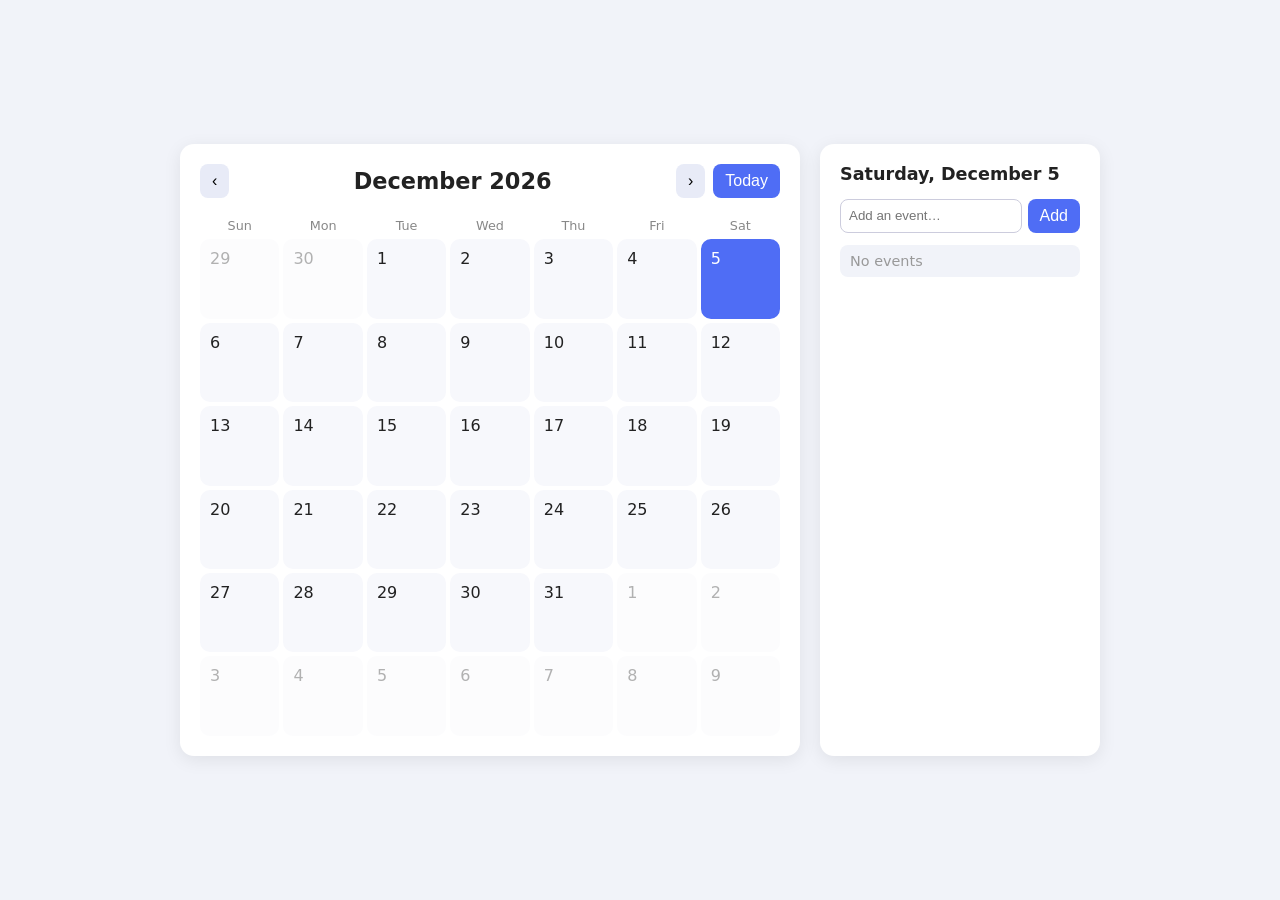
==== index.html @ 38182815 "Add basic calendar UI and README Co-authored-by: Cursor <cursoragent@cursor.com>" ====
<!DOCTYPE html>
<html lang="en">
<head>
<meta charset="UTF-8">
<meta name="viewport" content="width=device-width, initial-scale=1">
<title>Personal Calendar</title>
<link rel="stylesheet" href="style.css">
</head>
<body>
<main class="app">
  <section class="calendar">
    <header>
      <button id="prev" aria-label="Previous month">&#8249;</button>
      <h1 id="title"></h1>
      <button id="next" aria-label="Next month">&#8250;</button>
      <button id="today" class="today-btn">Today</button>
    </header>
    <div class="weekdays">
      <div>Sun</div><div>Mon</div><div>Tue</div><div>Wed</div><div>Thu</div><div>Fri</div><div>Sat</div>
    </div>
    <div id="grid" class="grid"></div>
  </section>
  <aside class="events">
    <h2 id="selected-label"></h2>
    <form id="event-form">
      <input id="event-input" placeholder="Add an event…" required>
      <button type="submit">Add</button>
    </form>
    <ul id="event-list"></ul>
  </aside>
</main>
<script src="script.js"></script>
</body>
</html>
---- style.css ----
* { box-sizing: border-box; }
body {
  margin: 0; min-height: 100vh; display: grid; place-items: center;
  font-family: system-ui, sans-serif; background: #f1f3f9; color: #222;
}
.app {
  display: flex; gap: 20px; width: min(960px, 96vw); padding: 20px;
}
.calendar, .events {
  background: #fff; border-radius: 14px; box-shadow: 0 4px 18px rgba(0,0,0,.08); padding: 20px;
}
.calendar { flex: 1; }
.events { width: 280px; }
header { display: flex; align-items: center; gap: 8px; margin-bottom: 14px; }
h1 { flex: 1; margin: 0; font-size: 1.4rem; text-align: center; }
h2 { margin-top: 0; font-size: 1.1rem; }
button {
  border: 0; border-radius: 8px; background: #e8ebf7; padding: 8px 12px;
  font-size: 1rem; cursor: pointer;
}
button:hover { background: #d7dcf2; }
.today-btn, form button { background: #4f6df5; color: #fff; }
.today-btn:hover, form button:hover { background: #3c58e0; }
.weekdays, .grid { display: grid; grid-template-columns: repeat(7, 1fr); gap: 4px; }
.weekdays div { text-align: center; font-size: .8rem; color: #888; padding: 6px 0; }
.day {
  position: relative; aspect-ratio: 1; border-radius: 10px; background: #f7f8fc;
  display: flex; align-items: flex-start; justify-content: flex-start; padding: 8px;
  cursor: pointer; border: 2px solid transparent;
}
.day:hover { background: #e8ebf7; }
.day.other { opacity: .35; }
.day.today { background: #4f6df5; color: #fff; }
.day.selected { border-color: #4f6df5; }
.day .dot {
  position: absolute; bottom: 8px; left: 50%; transform: translateX(-50%);
  width: 6px; height: 6px; border-radius: 50%; background: #f5694f;
}
form { display: flex; gap: 6px; margin-bottom: 12px; }
input { flex: 1; min-width: 0; padding: 8px; border: 1px solid #ccd; border-radius: 8px; }
ul { list-style: none; padding: 0; margin: 0; }
li {
  display: flex; justify-content: space-between; align-items: center;
  padding: 8px 10px; margin-bottom: 6px; background: #f1f3f9; border-radius: 8px;
}
li button { padding: 2px 8px; background: transparent; color: #c33; }
.empty { color: #999; font-size: .9rem; }
@media (max-width: 700px) { .app { flex-direction: column; } .events { width: auto; } }
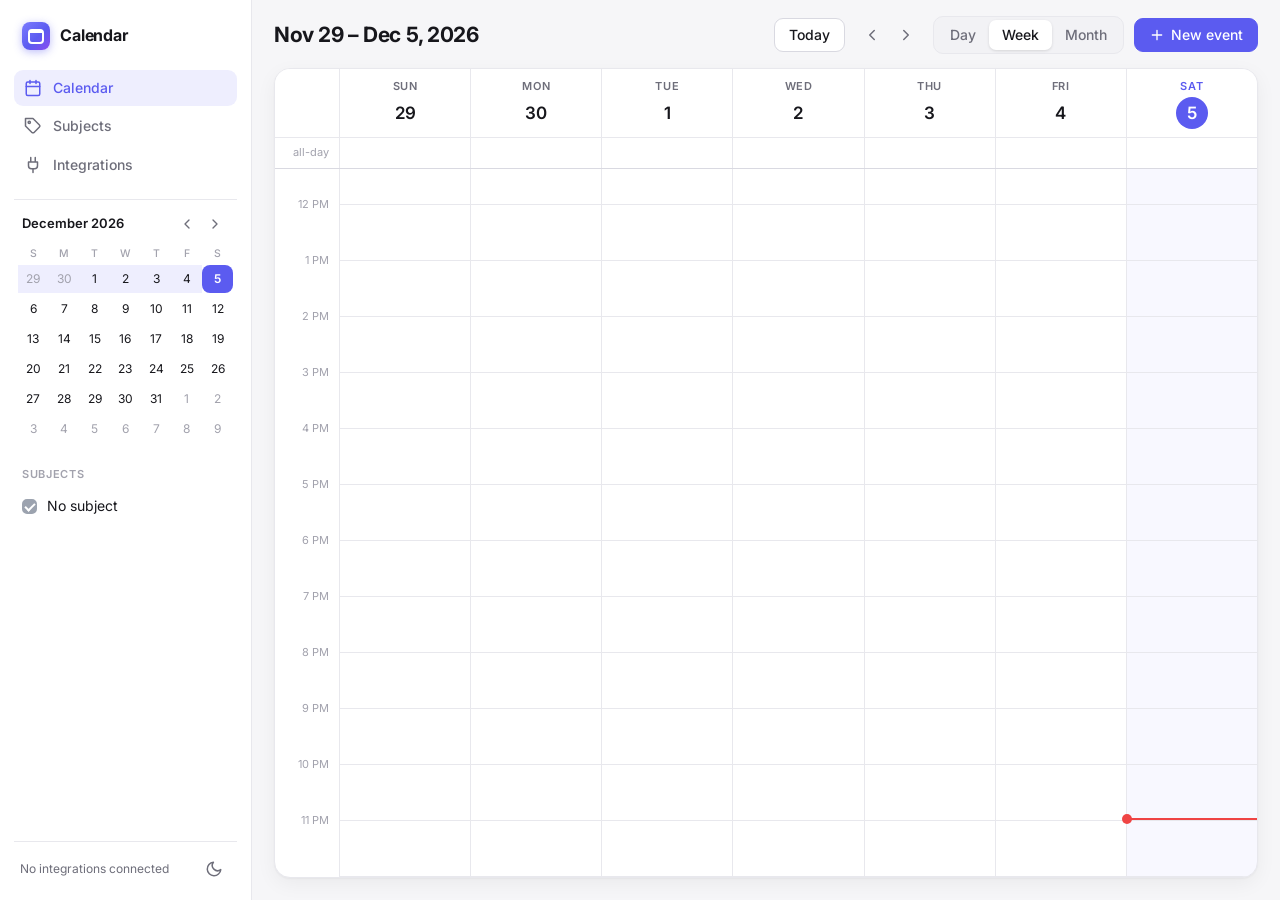
==== commit b0356f05: "Rebuild calendar: week/day/month views, subjects, integrations, reminders, PWA Co-authored-by: Curso" ====
--- a/index.html
+++ b/index.html
@@ -4,31 +4,45 @@
 <meta charset="UTF-8">
 <meta name="viewport" content="width=device-width, initial-scale=1">
 <title>Personal Calendar</title>
+<link rel="icon" href="data:image/svg+xml,%3Csvg xmlns='http://www.w3.org/2000/svg' viewBox='0 0 32 32'%3E%3Crect width='32' height='32' rx='8' fill='%235b5bf0'/%3E%3Crect x='7' y='9' width='18' height='16' rx='3' fill='none' stroke='white' stroke-width='2'/%3E%3Cpath d='M7 14h18M12 6v5M20 6v5' stroke='white' stroke-width='2' stroke-linecap='round'/%3E%3C/svg%3E">
+<link rel="manifest" href="manifest.webmanifest">
+<meta name="theme-color" content="#5b5bf0">
+<link rel="preconnect" href="https://fonts.googleapis.com">
+<link rel="preconnect" href="https://fonts.gstatic.com" crossorigin>
+<link href="https://fonts.googleapis.com/css2?family=Inter:wght@400;500;600;700&display=swap" rel="stylesheet">
 <link rel="stylesheet" href="style.css">
+<script>
+  // Apply the saved theme before first paint to avoid a flash.
+  try {
+    const t = JSON.parse(localStorage.getItem('pc.v2') || '{}').settings?.theme;
+    document.documentElement.dataset.theme = t || (matchMedia('(prefers-color-scheme: dark)').matches ? 'dark' : 'light');
+  } catch { /* ignore */ }
+</script>
 </head>
 <body>
-<main class="app">
-  <section class="calendar">
-    <header>
-      <button id="prev" aria-label="Previous month">&#8249;</button>
-      <h1 id="title"></h1>
-      <button id="next" aria-label="Next month">&#8250;</button>
-      <button id="today" class="today-btn">Today</button>
-    </header>
-    <div class="weekdays">
-      <div>Sun</div><div>Mon</div><div>Tue</div><div>Wed</div><div>Thu</div><div>Fri</div><div>Sat</div>
+<div class="shell">
+  <aside class="sidebar" id="sidebar">
+    <div class="brand"><span class="logo"></span><span>Calendar</span></div>
+    <nav class="nav">
+      <button class="nav-btn" data-tab="calendar" data-icon="calendar"><span>Calendar</span></button>
+      <button class="nav-btn" data-tab="subjects" data-icon="tag"><span>Subjects</span></button>
+      <button class="nav-btn" data-tab="integrations" data-icon="plug"><span>Integrations</span></button>
+    </nav>
+    <div id="side-extra" class="side-extra"></div>
+    <div class="side-foot">
+      <div id="sync-status" class="sync-status"></div>
+      <button id="theme-btn" class="icon-btn" aria-label="Toggle theme"></button>
     </div>
-    <div id="grid" class="grid"></div>
-  </section>
-  <aside class="events">
-    <h2 id="selected-label"></h2>
-    <form id="event-form">
-      <input id="event-input" placeholder="Add an event…" required>
-      <button type="submit">Add</button>
-    </form>
-    <ul id="event-list"></ul>
   </aside>
-</main>
+  <main class="main">
+    <section id="tab-calendar" class="tab"></section>
+    <section id="tab-subjects" class="tab"></section>
+    <section id="tab-integrations" class="tab"></section>
+  </main>
+</div>
+<div id="modal-root"></div>
+<div id="toast" class="toast-wrap"></div>
+<script src="integrations.js"></script>
 <script src="script.js"></script>
 </body>
 </html>
--- a/style.css
+++ b/style.css
@@ -1,48 +1,441 @@
+/* ===== Design tokens ===== */
+:root {
+  --hour: 56px;
+  --gutter: 64px;
+  --font: 'Inter', system-ui, -apple-system, 'Segoe UI', Roboto, sans-serif;
+  --bg: #f6f6f8;
+  --surface: #ffffff;
+  --surface-2: #f2f2f5;
+  --line: #e8e8ed;
+  --line-2: #d9d9e1;
+  --text: #17171c;
+  --muted: #6e6e7a;
+  --faint: #a2a2ad;
+  --accent: #5b5bf0;
+  --accent-hover: #4a4adf;
+  --accent-soft: rgba(91, 91, 240, .10);
+  --danger: #e5484d;
+  --ok: #1fa971;
+  --warn: #d98a0b;
+  --shadow: 0 1px 2px rgba(16, 16, 28, .04), 0 6px 20px rgba(16, 16, 28, .05);
+  --shadow-lg: 0 24px 64px rgba(16, 16, 28, .24), 0 2px 8px rgba(16, 16, 28, .08);
+  color-scheme: light;
+}
+[data-theme='dark'] {
+  --bg: #0d0d10;
+  --surface: #15151a;
+  --surface-2: #1d1d24;
+  --line: #25252d;
+  --line-2: #34343e;
+  --text: #ededf2;
+  --muted: #9b9ba8;
+  --faint: #656571;
+  --accent: #7b7bff;
+  --accent-hover: #9090ff;
+  --accent-soft: rgba(123, 123, 255, .16);
+  --danger: #ff6369;
+  --ok: #3ccf91;
+  --warn: #f0a73a;
+  --shadow: 0 1px 2px rgba(0, 0, 0, .3), 0 6px 20px rgba(0, 0, 0, .25);
+  --shadow-lg: 0 24px 64px rgba(0, 0, 0, .6), 0 2px 8px rgba(0, 0, 0, .4);
+  color-scheme: dark;
+}
+
+/* ===== Base ===== */
 * { box-sizing: border-box; }
+html, body { height: 100%; }
 body {
-  margin: 0; min-height: 100vh; display: grid; place-items: center;
-  font-family: system-ui, sans-serif; background: #f1f3f9; color: #222;
-}
-.app {
-  display: flex; gap: 20px; width: min(960px, 96vw); padding: 20px;
-}
-.calendar, .events {
-  background: #fff; border-radius: 14px; box-shadow: 0 4px 18px rgba(0,0,0,.08); padding: 20px;
-}
-.calendar { flex: 1; }
-.events { width: 280px; }
-header { display: flex; align-items: center; gap: 8px; margin-bottom: 14px; }
-h1 { flex: 1; margin: 0; font-size: 1.4rem; text-align: center; }
-h2 { margin-top: 0; font-size: 1.1rem; }
-button {
-  border: 0; border-radius: 8px; background: #e8ebf7; padding: 8px 12px;
-  font-size: 1rem; cursor: pointer;
-}
-button:hover { background: #d7dcf2; }
-.today-btn, form button { background: #4f6df5; color: #fff; }
-.today-btn:hover, form button:hover { background: #3c58e0; }
-.weekdays, .grid { display: grid; grid-template-columns: repeat(7, 1fr); gap: 4px; }
-.weekdays div { text-align: center; font-size: .8rem; color: #888; padding: 6px 0; }
-.day {
-  position: relative; aspect-ratio: 1; border-radius: 10px; background: #f7f8fc;
-  display: flex; align-items: flex-start; justify-content: flex-start; padding: 8px;
-  cursor: pointer; border: 2px solid transparent;
-}
-.day:hover { background: #e8ebf7; }
-.day.other { opacity: .35; }
-.day.today { background: #4f6df5; color: #fff; }
-.day.selected { border-color: #4f6df5; }
-.day .dot {
-  position: absolute; bottom: 8px; left: 50%; transform: translateX(-50%);
-  width: 6px; height: 6px; border-radius: 50%; background: #f5694f;
-}
-form { display: flex; gap: 6px; margin-bottom: 12px; }
-input { flex: 1; min-width: 0; padding: 8px; border: 1px solid #ccd; border-radius: 8px; }
-ul { list-style: none; padding: 0; margin: 0; }
-li {
-  display: flex; justify-content: space-between; align-items: center;
-  padding: 8px 10px; margin-bottom: 6px; background: #f1f3f9; border-radius: 8px;
-}
-li button { padding: 2px 8px; background: transparent; color: #c33; }
-.empty { color: #999; font-size: .9rem; }
-@media (max-width: 700px) { .app { flex-direction: column; } .events { width: auto; } }
+  margin: 0; font: 14px/1.45 var(--font); color: var(--text); background: var(--bg);
+  -webkit-font-smoothing: antialiased; overflow: hidden;
+}
+h1, h2, h3, p { margin: 0; }
+button { font: inherit; color: inherit; cursor: pointer; border: 0; background: none; padding: 0; }
+button:disabled { cursor: default; opacity: .55; }
+input, textarea { font: inherit; color: inherit; }
+a { color: var(--accent); }
+code { font: 12px ui-monospace, SFMono-Regular, Menlo, Consolas, monospace; background: var(--surface-2); padding: 1px 6px; border-radius: 5px; }
+.grow { flex: 1; }
+.row { display: flex; align-items: center; }
+.row.gap { gap: 10px; }
+.icon { display: inline-flex; flex: none; }
+:focus-visible { outline: 2px solid var(--accent); outline-offset: 2px; }
+
+input[type='text'], input:not([type]), input[type='password'], input[type='date'], input[type='time'], textarea {
+  width: 100%; padding: 9px 11px; border: 1px solid var(--line-2); border-radius: 9px;
+  background: var(--surface); outline: none; transition: border-color .15s, box-shadow .15s;
+}
+select {
+  width: 100%; padding: 9px 34px 9px 11px; border: 1px solid var(--line-2); border-radius: 9px; background-color: var(--surface);
+  font: inherit; color: inherit; outline: none; cursor: pointer; appearance: none; transition: border-color .15s, box-shadow .15s;
+  background-image: url("data:image/svg+xml,%3Csvg xmlns='http://www.w3.org/2000/svg' width='16' height='16' viewBox='0 0 24 24' fill='none' stroke='%23999' stroke-width='2.5' stroke-linecap='round' stroke-linejoin='round'%3E%3Cpath d='M6 9l6 6 6-6'/%3E%3C/svg%3E");
+  background-repeat: no-repeat; background-position: right 10px center;
+}
+select:focus { border-color: var(--accent); box-shadow: 0 0 0 3px var(--accent-soft); }
+.hint { color: var(--muted); font-size: 12px; }
+input:focus, textarea:focus { border-color: var(--accent); box-shadow: 0 0 0 3px var(--accent-soft); }
+input:disabled, textarea:disabled { background: var(--surface-2); color: var(--muted); }
+textarea { resize: vertical; min-height: 64px; }
+
+/* ===== Buttons ===== */
+.btn {
+  display: inline-flex; align-items: center; justify-content: center; gap: 6px; height: 34px; padding: 0 14px;
+  border-radius: 9px; border: 1px solid var(--line-2); background: var(--surface); font-weight: 500;
+  transition: background .12s, border-color .12s, transform .06s;
+}
+.btn:hover:not(:disabled) { background: var(--surface-2); }
+.btn:active:not(:disabled) { transform: translateY(1px); }
+.btn.primary { background: var(--accent); border-color: var(--accent); color: #fff; }
+.btn.primary:hover:not(:disabled) { background: var(--accent-hover); border-color: var(--accent-hover); }
+.btn.danger { background: var(--danger); border-color: var(--danger); color: #fff; }
+.btn.danger:hover:not(:disabled) { filter: brightness(.94); background: var(--danger); }
+.btn.danger-ghost { border-color: transparent; background: transparent; color: var(--danger); }
+.btn.danger-ghost:hover:not(:disabled) { background: color-mix(in srgb, var(--danger) 10%, transparent); }
+.icon-btn {
+  display: inline-grid; place-items: center; width: 34px; height: 34px; border-radius: 9px; color: var(--muted);
+  transition: background .12s, color .12s;
+}
+.icon-btn:hover { background: var(--surface-2); color: var(--text); }
+.icon-btn.sm { width: 28px; height: 28px; border-radius: 7px; }
+.icon-btn.danger:hover { color: var(--danger); background: color-mix(in srgb, var(--danger) 12%, transparent); }
+.icon-btn.spin .icon { animation: spin 1s linear infinite; }
+@keyframes spin { to { transform: rotate(360deg); } }
+.link-btn { color: var(--accent); font-size: 12.5px; font-weight: 500; padding: 6px 4px; align-self: flex-start; }
+.link-btn:hover { text-decoration: underline; }
+
+/* ===== Shell & sidebar ===== */
+.shell { display: grid; grid-template-columns: 252px minmax(0, 1fr); height: 100vh; }
+.sidebar {
+  display: flex; flex-direction: column; gap: 6px; padding: 18px 14px 14px; min-height: 0;
+  background: var(--surface); border-right: 1px solid var(--line);
+}
+.brand { display: flex; align-items: center; gap: 10px; padding: 4px 8px 14px; font-weight: 700; font-size: 16px; letter-spacing: -.01em; }
+.logo {
+  width: 28px; height: 28px; border-radius: 8px; flex: none;
+  background: linear-gradient(135deg, #7b7bff, #5b5bf0 55%, #8a4bf0); position: relative; box-shadow: 0 2px 8px rgba(91, 91, 240, .4);
+}
+.logo::after { content: ''; position: absolute; inset: 7px 6px 6px; border: 2px solid #fff; border-radius: 4px; border-top-width: 4px; }
+.nav { display: flex; flex-direction: column; gap: 2px; }
+.nav-btn {
+  display: flex; align-items: center; gap: 11px; padding: 8px 10px; border-radius: 9px; color: var(--muted);
+  font-weight: 500; text-align: left; transition: background .12s, color .12s;
+}
+.nav-btn:hover { background: var(--surface-2); color: var(--text); }
+.nav-btn.active { background: var(--accent-soft); color: var(--accent); }
+.side-extra { flex: 1; min-height: 0; overflow-y: auto; margin: 10px -4px 0; padding: 0 4px; }
+.side-foot { display: flex; align-items: center; gap: 8px; padding: 10px 6px 0; border-top: 1px solid var(--line); }
+.sync-status { flex: 1; font-size: 12px; color: var(--muted); }
+
+.mini { padding: 10px 4px 14px; border-top: 1px solid var(--line); }
+.mini-head { display: flex; align-items: center; justify-content: space-between; font-weight: 600; font-size: 13px; padding: 0 4px 8px; }
+.mini-grid { display: grid; grid-template-columns: repeat(7, 1fr); gap: 2px 0; }
+.mini-dow { text-align: center; font-size: 10.5px; color: var(--faint); padding-bottom: 2px; font-weight: 500; }
+.mini-day {
+  position: relative; height: 28px; font-size: 12px; border-radius: 7px; color: var(--text);
+  transition: background .1s;
+}
+.mini-day:hover { background: var(--surface-2); }
+.mini-day.other { color: var(--faint); }
+.mini-day.range { background: var(--accent-soft); border-radius: 0; }
+.mini-day.today { background: var(--accent); color: #fff; font-weight: 600; border-radius: 8px; }
+.mini-day.has::after { content: ''; position: absolute; bottom: 3px; left: 50%; width: 4px; height: 4px; margin-left: -2px; border-radius: 50%; background: var(--accent); }
+.mini-day.today.has::after { background: #fff; }
+
+.filters { padding: 4px 0 8px; display: flex; flex-direction: column; gap: 1px; }
+.side-label { font-size: 11px; font-weight: 600; letter-spacing: .06em; text-transform: uppercase; color: var(--faint); padding: 6px 8px; }
+.filter { display: flex; align-items: center; gap: 10px; padding: 6px 8px; border-radius: 8px; text-align: left; }
+.filter:hover { background: var(--surface-2); }
+.filter .check {
+  width: 15px; height: 15px; border-radius: 5px; flex: none; background: var(--c); border: 2px solid var(--c); position: relative;
+  transition: background .12s;
+}
+.filter .check::after {
+  content: ''; position: absolute; left: 3px; top: 0; width: 4px; height: 8px; border: solid #fff; border-width: 0 2px 2px 0; transform: rotate(45deg);
+}
+.filter.off .check { background: transparent; }
+.filter.off .check::after { display: none; }
+.filter.off .fname { color: var(--faint); }
+.fname { overflow: hidden; text-overflow: ellipsis; white-space: nowrap; }
+
+/* ===== Main / tabs ===== */
+.main { min-width: 0; min-height: 0; position: relative; }
+.tab { display: none; height: 100%; min-height: 0; flex-direction: column; }
+.tab.active { display: flex; animation: fade .18s ease; }
+@keyframes fade { from { opacity: 0; transform: translateY(4px); } to { opacity: 1; transform: none; } }
+
+/* ===== Calendar toolbar ===== */
+.toolbar { display: flex; align-items: center; gap: 12px; padding: 16px 22px 14px; }
+.cal-title { font-size: 21px; font-weight: 700; letter-spacing: -.02em; white-space: nowrap; }
+.seg { display: inline-flex; padding: 3px; border-radius: 10px; background: var(--surface-2); border: 1px solid var(--line); }
+.seg button { padding: 5px 13px; border-radius: 7px; font-weight: 500; color: var(--muted); }
+.seg button.on { background: var(--surface); color: var(--text); box-shadow: 0 1px 3px rgba(0, 0, 0, .12); }
+
+/* ===== Time grid ===== */
+.cal-wrap {
+  flex: 1; min-height: 0; margin: 0 22px 22px; display: flex; flex-direction: column;
+  background: var(--surface); border: 1px solid var(--line); border-radius: 16px; box-shadow: var(--shadow); overflow: hidden;
+}
+.cal-scroll { flex: 1; overflow: auto; position: relative; }
+.cal-grid { --cols: var(--gutter) repeat(var(--n), minmax(0, 1fr)); min-width: calc(var(--n) * 120px + var(--gutter)); }
+.cal-top { position: sticky; top: 0; z-index: 8; background: var(--surface); border-bottom: 1px solid var(--line-2); }
+.cal-head, .allday, .time-body { display: grid; grid-template-columns: var(--cols); }
+.gutter { color: var(--faint); font-size: 11px; }
+.cal-head .gutter, .allday .gutter { display: flex; align-items: flex-end; justify-content: flex-end; padding: 0 10px 8px 0; }
+.dayhead { display: flex; flex-direction: column; align-items: center; gap: 2px; padding: 10px 0 8px; border-left: 1px solid var(--line); }
+.dow { font-size: 11px; font-weight: 600; letter-spacing: .06em; text-transform: uppercase; color: var(--muted); }
+.dnum { display: grid; place-items: center; width: 32px; height: 32px; border-radius: 50%; font-size: 17px; font-weight: 600; }
+.dayhead.today .dow { color: var(--accent); }
+.dayhead.today .dnum { background: var(--accent); color: #fff; }
+.allday { border-top: 1px solid var(--line); }
+.ad-cell { min-height: 30px; padding: 3px 3px; border-left: 1px solid var(--line); display: flex; flex-direction: column; gap: 2px; cursor: pointer; }
+.ad-cell:hover { background: var(--surface-2); }
+.allday .gutter { align-items: center; padding-bottom: 0; }
+
+.time-body { height: calc(24 * var(--hour)); }
+.hour-label { height: var(--hour); text-align: right; padding-right: 10px; font-size: 11px; color: var(--faint); transform: translateY(-8px); }
+.daycol {
+  position: relative; border-left: 1px solid var(--line); cursor: pointer; user-select: none;
+  background-image: repeating-linear-gradient(to bottom, transparent 0, transparent calc(var(--hour) - 1px), var(--line) calc(var(--hour) - 1px), var(--line) var(--hour));
+}
+.daycol.today { background-color: color-mix(in srgb, var(--accent) 4%, transparent); }
+.nowline { position: absolute; left: 0; right: 0; height: 2px; background: #ef4444; z-index: 5; pointer-events: none; }
+.nowline::before { content: ''; position: absolute; left: -5px; top: -4px; width: 10px; height: 10px; border-radius: 50%; background: #ef4444; }
+
+.ev {
+  position: absolute; z-index: 2; overflow: hidden; padding: 4px 8px 3px; border-radius: 8px; font-size: 12px; line-height: 1.3;
+  background: color-mix(in srgb, var(--c) 17%, var(--surface)); border-left: 3px solid var(--c);
+  color: color-mix(in srgb, var(--c) 55%, var(--text)); transition: box-shadow .12s, filter .12s; touch-action: none;
+}
+.ev:hover { filter: brightness(.97); box-shadow: 0 2px 10px rgba(0, 0, 0, .12); z-index: 3; }
+.ev.local { cursor: grab; }
+.ev.ext { cursor: pointer; }
+.ev.dragging { cursor: grabbing; z-index: 30; opacity: .92; box-shadow: 0 10px 30px rgba(0, 0, 0, .3); transition: none; }
+.ev-title { font-weight: 600; display: flex; gap: 5px; align-items: baseline; }
+.ev-title span:last-child { overflow: hidden; text-overflow: ellipsis; white-space: nowrap; }
+.ev-time, .ev-loc { font-size: 11px; opacity: .8; white-space: nowrap; overflow: hidden; text-overflow: ellipsis; }
+.src {
+  flex: none; font-size: 8.5px; font-weight: 700; padding: 1px 4px; border-radius: 4px; letter-spacing: .02em;
+  background: color-mix(in srgb, var(--c) 28%, transparent); color: inherit;
+}
+.ghost {
+  position: absolute; left: 3px; right: 3px; z-index: 6; border-radius: 8px; padding: 4px 8px; pointer-events: none;
+  background: var(--accent-soft); border: 1.5px dashed var(--accent); color: var(--accent); font-size: 12px; font-weight: 600;
+}
+
+/* chips (all-day row + month) */
+.chip {
+  display: flex; align-items: center; gap: 5px; padding: 1px 7px; border-radius: 5px; font-size: 11.5px; font-weight: 500; cursor: pointer;
+  white-space: nowrap; overflow: hidden; min-width: 0; color: var(--text);
+}
+.chip:hover { background: color-mix(in srgb, var(--c) 14%, transparent); }
+.chip::before { content: ''; flex: none; width: 7px; height: 7px; border-radius: 50%; background: var(--c); }
+.chip .cn { overflow: hidden; text-overflow: ellipsis; }
+.chip .ct { color: var(--muted); font-weight: 400; flex: none; }
+.chip.solid { background: color-mix(in srgb, var(--c) 20%, var(--surface)); border-left: 3px solid var(--c); border-radius: 5px; padding: 2px 7px; color: color-mix(in srgb, var(--c) 55%, var(--text)); font-weight: 600; }
+.chip.solid::before { display: none; }
+.chip.solid:hover { background: color-mix(in srgb, var(--c) 28%, var(--surface)); }
+
+/* ===== Month view ===== */
+.cal-wrap.month { display: grid; grid-template-rows: auto minmax(0, 1fr); }
+.mhead { display: grid; grid-template-columns: repeat(7, 1fr); border-bottom: 1px solid var(--line-2); }
+.mhead div { text-align: center; padding: 10px 0; font-size: 11px; font-weight: 600; letter-spacing: .06em; text-transform: uppercase; color: var(--muted); }
+.mgrid { display: grid; grid-template-columns: repeat(7, minmax(0, 1fr)); grid-template-rows: repeat(var(--rows), minmax(0, 1fr)); min-height: 0; }
+.mcell {
+  min-height: 0; overflow: hidden; padding: 5px 5px 3px; border-right: 1px solid var(--line); border-bottom: 1px solid var(--line);
+  display: flex; flex-direction: column; gap: 2px; cursor: pointer; transition: background .1s;
+}
+.mcell:nth-child(7n) { border-right: 0; }
+.mcell:hover { background: var(--surface-2); }
+.mcell.other { background: color-mix(in srgb, var(--surface-2) 55%, transparent); }
+.mcell.other .mnum { color: var(--faint); }
+.mnum { align-self: flex-start; display: grid; place-items: center; min-width: 26px; height: 26px; padding: 0 5px; border-radius: 13px; font-size: 12.5px; font-weight: 600; }
+.mnum:hover { background: var(--line); }
+.mcell.today .mnum { background: var(--accent); color: #fff; }
+.more { align-self: flex-start; font-size: 11.5px; color: var(--muted); padding: 1px 7px; font-weight: 500; }
+.more:hover { color: var(--accent); }
+
+/* ===== Pages (subjects, integrations) ===== */
+.tab:not(#tab-calendar) { overflow-y: auto; }
+.page { width: min(920px, 100%); margin: 0 auto; padding: 34px 40px 60px; display: flex; flex-direction: column; gap: 18px; }
+.page-head h1 { font-size: 26px; font-weight: 700; letter-spacing: -.02em; }
+.sub { color: var(--muted); margin-top: 4px; }
+
+.add-subject {
+  display: flex; align-items: center; gap: 10px; padding: 10px; background: var(--surface);
+  border: 1px solid var(--line); border-radius: 14px; box-shadow: var(--shadow);
+}
+.add-subject input { border: 0; box-shadow: none; background: transparent; padding: 8px 6px; font-size: 15px; }
+.add-subject input:focus { box-shadow: none; }
+.swatch-btn { width: 28px; height: 28px; border-radius: 9px; flex: none; box-shadow: inset 0 0 0 1px rgba(0, 0, 0, .12); transition: transform .12s; }
+.swatch-btn:hover { transform: scale(1.1); }
+.swatch-btn.sm { width: 18px; height: 18px; border-radius: 6px; }
+.swatch-btn.sm.static { cursor: default; opacity: .8; }
+.swatch-btn.sm.static:hover { transform: none; }
+
+.subject-list { display: flex; flex-direction: column; gap: 10px; }
+.subject {
+  background: var(--surface); border: 1px solid var(--line); border-radius: 14px; overflow: hidden; box-shadow: var(--shadow);
+  transition: border-color .15s, background .15s, box-shadow .15s;
+}
+.subject.drop { border-color: var(--c); background: color-mix(in srgb, var(--c) 9%, var(--surface)); box-shadow: 0 0 0 3px color-mix(in srgb, var(--c) 25%, transparent); }
+.subject-head { display: flex; align-items: center; gap: 11px; padding: 11px 12px 11px 10px; cursor: pointer; user-select: none; }
+.subject-head:hover { background: color-mix(in srgb, var(--surface-2) 60%, transparent); }
+.chev { display: inline-flex; color: var(--faint); transition: transform .18s; transform: rotate(-90deg); }
+.subject.open .chev { transform: none; }
+.sname { font-weight: 600; font-size: 15px; }
+.rename { width: 220px !important; padding: 4px 8px !important; font-weight: 600; font-size: 15px; }
+.count { font-size: 12px; color: var(--muted); background: var(--surface-2); padding: 1px 8px; border-radius: 10px; font-weight: 500; }
+.actions { display: flex; gap: 2px; opacity: 0; transition: opacity .12s; }
+.subject-head:hover .actions, .subject-head:focus-within .actions { opacity: 1; }
+.subject-body { display: none; flex-direction: column; gap: 4px; padding: 2px 12px 12px 41px; }
+.subject.open .subject-body { display: flex; }
+.empty { color: var(--faint); padding: 8px 0 4px; font-size: 13px; }
+
+.erow {
+  display: flex; align-items: center; gap: 8px; padding: 8px 10px 8px 6px; border-radius: 10px; cursor: grab;
+  background: var(--surface-2); border: 1px solid transparent; border-left: 3px solid var(--c); transition: background .12s, border-color .12s;
+}
+.erow:hover { border-color: var(--line-2); border-left-color: var(--c); }
+.erow.dragging { opacity: .4; }
+.erow.past { opacity: .6; }
+.grip { color: var(--faint); display: inline-flex; }
+.etext { flex: 1; min-width: 0; }
+.etitle { font-weight: 500; overflow: hidden; text-overflow: ellipsis; white-space: nowrap; }
+.emeta { font-size: 12px; color: var(--muted); overflow: hidden; text-overflow: ellipsis; white-space: nowrap; }
+.badge { font-size: 11px; font-weight: 500; color: var(--muted); border: 1px solid var(--line-2); padding: 1px 8px; border-radius: 10px; flex: none; }
+
+/* ===== Popover (color picker) ===== */
+.popover {
+  position: fixed; z-index: 200; width: 228px; padding: 12px; background: var(--surface); border: 1px solid var(--line-2);
+  border-radius: 14px; box-shadow: var(--shadow-lg); animation: pop .12s ease;
+}
+@keyframes pop { from { opacity: 0; transform: scale(.96); } to { opacity: 1; transform: none; } }
+.swatches { display: grid; grid-template-columns: repeat(6, 1fr); gap: 8px; }
+.sw { width: 28px; height: 28px; border-radius: 50%; transition: transform .1s; box-shadow: inset 0 0 0 1px rgba(0, 0, 0, .12); }
+.sw:hover { transform: scale(1.12); }
+.sw.on { box-shadow: 0 0 0 2px var(--surface), 0 0 0 4px var(--text); }
+.custom { display: flex; align-items: center; justify-content: space-between; margin-top: 12px; padding-top: 10px; border-top: 1px solid var(--line); color: var(--muted); font-size: 12.5px; }
+.custom input { width: 38px; height: 26px; padding: 0; border: 0; background: none; cursor: pointer; }
+
+/* ===== Modal ===== */
+.backdrop {
+  position: fixed; inset: 0; z-index: 100; display: grid; place-items: center; padding: 20px;
+  background: rgba(10, 10, 16, .42); backdrop-filter: blur(3px); opacity: 0; transition: opacity .15s;
+}
+.backdrop.show { opacity: 1; }
+.modal {
+  width: min(560px, 100%); max-height: calc(100vh - 40px); overflow: auto; background: var(--surface); border: 1px solid var(--line);
+  border-radius: 18px; box-shadow: var(--shadow-lg); transform: translateY(8px) scale(.98); transition: transform .18s cubic-bezier(.2, .8, .3, 1);
+}
+.backdrop.show .modal { transform: none; }
+.modal.small { width: min(420px, 100%); }
+.event-form { padding: 18px 20px 16px; display: flex; flex-direction: column; gap: 14px; }
+.modal-top { display: flex; align-items: center; gap: 8px; }
+.title-input { border: 0 !important; box-shadow: none !important; background: transparent !important; padding: 4px 0 !important; font-size: 22px; font-weight: 700; letter-spacing: -.01em; }
+.title-input::placeholder { color: var(--faint); }
+.sub-label { font-size: 11px; font-weight: 600; letter-spacing: .06em; text-transform: uppercase; color: var(--faint); margin-bottom: -8px; }
+.pills { display: flex; flex-wrap: wrap; gap: 6px; }
+.pill {
+  display: inline-flex; align-items: center; gap: 7px; padding: 4px 11px 4px 9px; border-radius: 16px; font-size: 13px; font-weight: 500;
+  border: 1px solid var(--line-2); color: var(--muted); transition: background .12s, border-color .12s, color .12s;
+}
+.pill:hover { background: var(--surface-2); }
+.pill .dot { width: 9px; height: 9px; border-radius: 50%; background: var(--c); }
+.pill.on { border-color: var(--c); color: var(--text); background: color-mix(in srgb, var(--c) 14%, transparent); }
+.pill.add { border-style: dashed; padding-left: 7px; }
+.pill-input { width: 150px !important; padding: 4px 11px !important; border-radius: 16px !important; font-size: 13px; }
+.field { display: flex; gap: 12px; align-items: flex-start; }
+.field-icon { color: var(--faint); padding-top: 9px; display: inline-flex; }
+.field > input, .field > textarea { flex: 1; }
+.time-block { flex: 1; display: flex; flex-direction: column; gap: 8px; min-width: 0; }
+.time-row { display: flex; flex-direction: column; gap: 6px; }
+.trow { display: grid; grid-template-columns: 46px minmax(0, 1fr) 130px; gap: 8px; align-items: center; }
+.trow .t { display: contents; }
+.tlabel { color: var(--muted); font-size: 12.5px; font-weight: 500; }
+.time-row.allday .trow { grid-template-columns: 46px minmax(0, 1fr); }
+.time-row.allday .t { display: none; }
+.check-row { display: inline-flex; align-items: center; gap: 8px; color: var(--muted); font-size: 13px; cursor: pointer; width: fit-content; }
+.check-row input { accent-color: var(--accent); width: 15px; height: 15px; }
+.banner {
+  display: flex; align-items: center; gap: 10px; justify-content: space-between; padding: 9px 12px; border-radius: 10px;
+  background: var(--accent-soft); color: var(--text); font-size: 13px;
+}
+.banner a { display: inline-flex; align-items: center; gap: 4px; font-weight: 600; text-decoration: none; white-space: nowrap; }
+.banner.warn { background: color-mix(in srgb, var(--warn) 14%, transparent); justify-content: flex-start; flex-wrap: wrap; gap: 4px; }
+.modal-foot { display: flex; align-items: center; gap: 8px; padding-top: 6px; }
+.confirm { padding: 22px; display: flex; flex-direction: column; gap: 10px; }
+.confirm h3 { font-size: 17px; }
+.confirm p { color: var(--muted); }
+.confirm .modal-foot { padding-top: 12px; }
+
+/* ===== Integrations ===== */
+.cards { display: flex; flex-direction: column; gap: 14px; }
+.int-card { background: var(--surface); border: 1px solid var(--line); border-radius: 16px; padding: 20px; box-shadow: var(--shadow); display: flex; flex-direction: column; gap: 14px; }
+.int-head { display: flex; align-items: center; gap: 14px; }
+.int-title { flex: 1; min-width: 0; }
+.int-title h3 { font-size: 16px; }
+.int-title p { color: var(--muted); font-size: 13px; }
+.logo.google, .logo.canvas, .logo.notion, .logo.notif, .logo.data {
+  width: 42px; height: 42px; border-radius: 12px; display: grid; place-items: center; color: #fff; font-weight: 700; font-size: 18px; flex: none;
+  box-shadow: none; position: static;
+}
+.logo.google::after, .logo.canvas::after, .logo.notion::after, .logo.notif::after, .logo.data::after { display: none; }
+.logo.notif { background: linear-gradient(135deg, #f59e0b, #ef4444); }
+.logo.data { background: linear-gradient(135deg, #64748b, #475569); }
+.logo.google { background: linear-gradient(135deg, #4285f4, #34a853); }
+.logo.canvas { background: linear-gradient(135deg, #f0503c, #e72429); }
+.logo.notion { background: #111; border: 1px solid #333; font-family: Georgia, serif; }
+.status { font-size: 12px; font-weight: 600; padding: 3px 10px; border-radius: 12px; white-space: nowrap; }
+.status.off { background: var(--surface-2); color: var(--muted); }
+.status.ok { background: color-mix(in srgb, var(--ok) 16%, transparent); color: var(--ok); }
+.status.warn { background: color-mix(in srgb, var(--warn) 16%, transparent); color: var(--warn); }
+.status.error { background: color-mix(in srgb, var(--danger) 14%, transparent); color: var(--danger); }
+.int-field { display: flex; flex-direction: column; gap: 5px; }
+.int-field > span { font-size: 12.5px; font-weight: 600; }
+.int-field small, .toggle-row small { color: var(--muted); font-size: 12px; display: block; }
+.toggle-row { display: flex; align-items: center; justify-content: space-between; gap: 14px; padding: 10px 12px; border: 1px solid var(--line); border-radius: 11px; }
+.toggle-row.card-row { background: var(--surface); box-shadow: var(--shadow); border-radius: 14px; padding: 14px 18px; }
+.toggle-row b { font-weight: 600; }
+.meta-line { color: var(--muted); font-size: 12.5px; }
+.err { color: var(--danger); font-size: 13px; padding: 8px 12px; border-radius: 9px; background: color-mix(in srgb, var(--danger) 9%, transparent); word-break: break-word; }
+.int-actions { display: flex; gap: 8px; }
+.help { border-top: 1px solid var(--line); padding-top: 12px; font-size: 13px; color: var(--muted); }
+.help summary { cursor: pointer; font-weight: 600; color: var(--text); }
+.help ol { margin: 10px 0 0; padding-left: 20px; display: flex; flex-direction: column; gap: 6px; }
+
+.switch { position: relative; width: 38px; height: 22px; flex: none; cursor: pointer; }
+.switch input { position: absolute; opacity: 0; inset: 0; width: 100%; height: 100%; margin: 0; cursor: pointer; }
+.switch .knob { position: absolute; inset: 0; border-radius: 11px; background: var(--line-2); transition: background .15s; pointer-events: none; }
+.switch .knob::after { content: ''; position: absolute; top: 3px; left: 3px; width: 16px; height: 16px; border-radius: 50%; background: #fff; box-shadow: 0 1px 3px rgba(0, 0, 0, .3); transition: transform .15s; }
+.switch input:checked + .knob { background: var(--accent); }
+.switch input:checked + .knob::after { transform: translateX(16px); }
+.switch input:focus-visible + .knob { outline: 2px solid var(--accent); outline-offset: 2px; }
+
+/* ===== Toasts ===== */
+.toast-wrap { position: fixed; right: 20px; bottom: 20px; z-index: 300; display: flex; flex-direction: column; gap: 8px; align-items: flex-end; pointer-events: none; }
+.toast {
+  max-width: 380px; padding: 10px 14px; border-radius: 11px; background: var(--text); color: var(--bg); font-size: 13px; font-weight: 500;
+  box-shadow: var(--shadow-lg); animation: toast-in .2s ease; transition: opacity .35s, transform .35s;
+}
+.toast.error { background: var(--danger); color: #fff; }
+.toast.success { background: var(--ok); color: #fff; }
+.toast.out { opacity: 0; transform: translateY(6px); }
+@keyframes toast-in { from { opacity: 0; transform: translateY(8px); } }
+
+/* ===== Scrollbars ===== */
+* { scrollbar-width: thin; scrollbar-color: var(--line-2) transparent; }
+
+/* ===== Responsive ===== */
+@media (max-width: 860px) {
+  body { overflow: auto; }
+  .shell { grid-template-columns: 1fr; grid-template-rows: auto minmax(0, 1fr); height: 100vh; }
+  .sidebar { flex-direction: row; align-items: center; padding: 8px 12px; border-right: 0; border-bottom: 1px solid var(--line); }
+  .brand { padding: 0 6px 0 0; }
+  .brand span:last-child, .nav-btn span:last-child:not(.icon) { display: none; }
+  .nav { flex-direction: row; }
+  .side-extra, .sync-status { display: none; }
+  .side-foot { border: 0; padding: 0; margin-left: auto; }
+  .toolbar { flex-wrap: wrap; padding: 12px 14px; }
+  .cal-wrap { margin: 0 10px 10px; }
+  .page { padding: 22px 16px 40px; }
+  .actions { opacity: 1; }
+}
